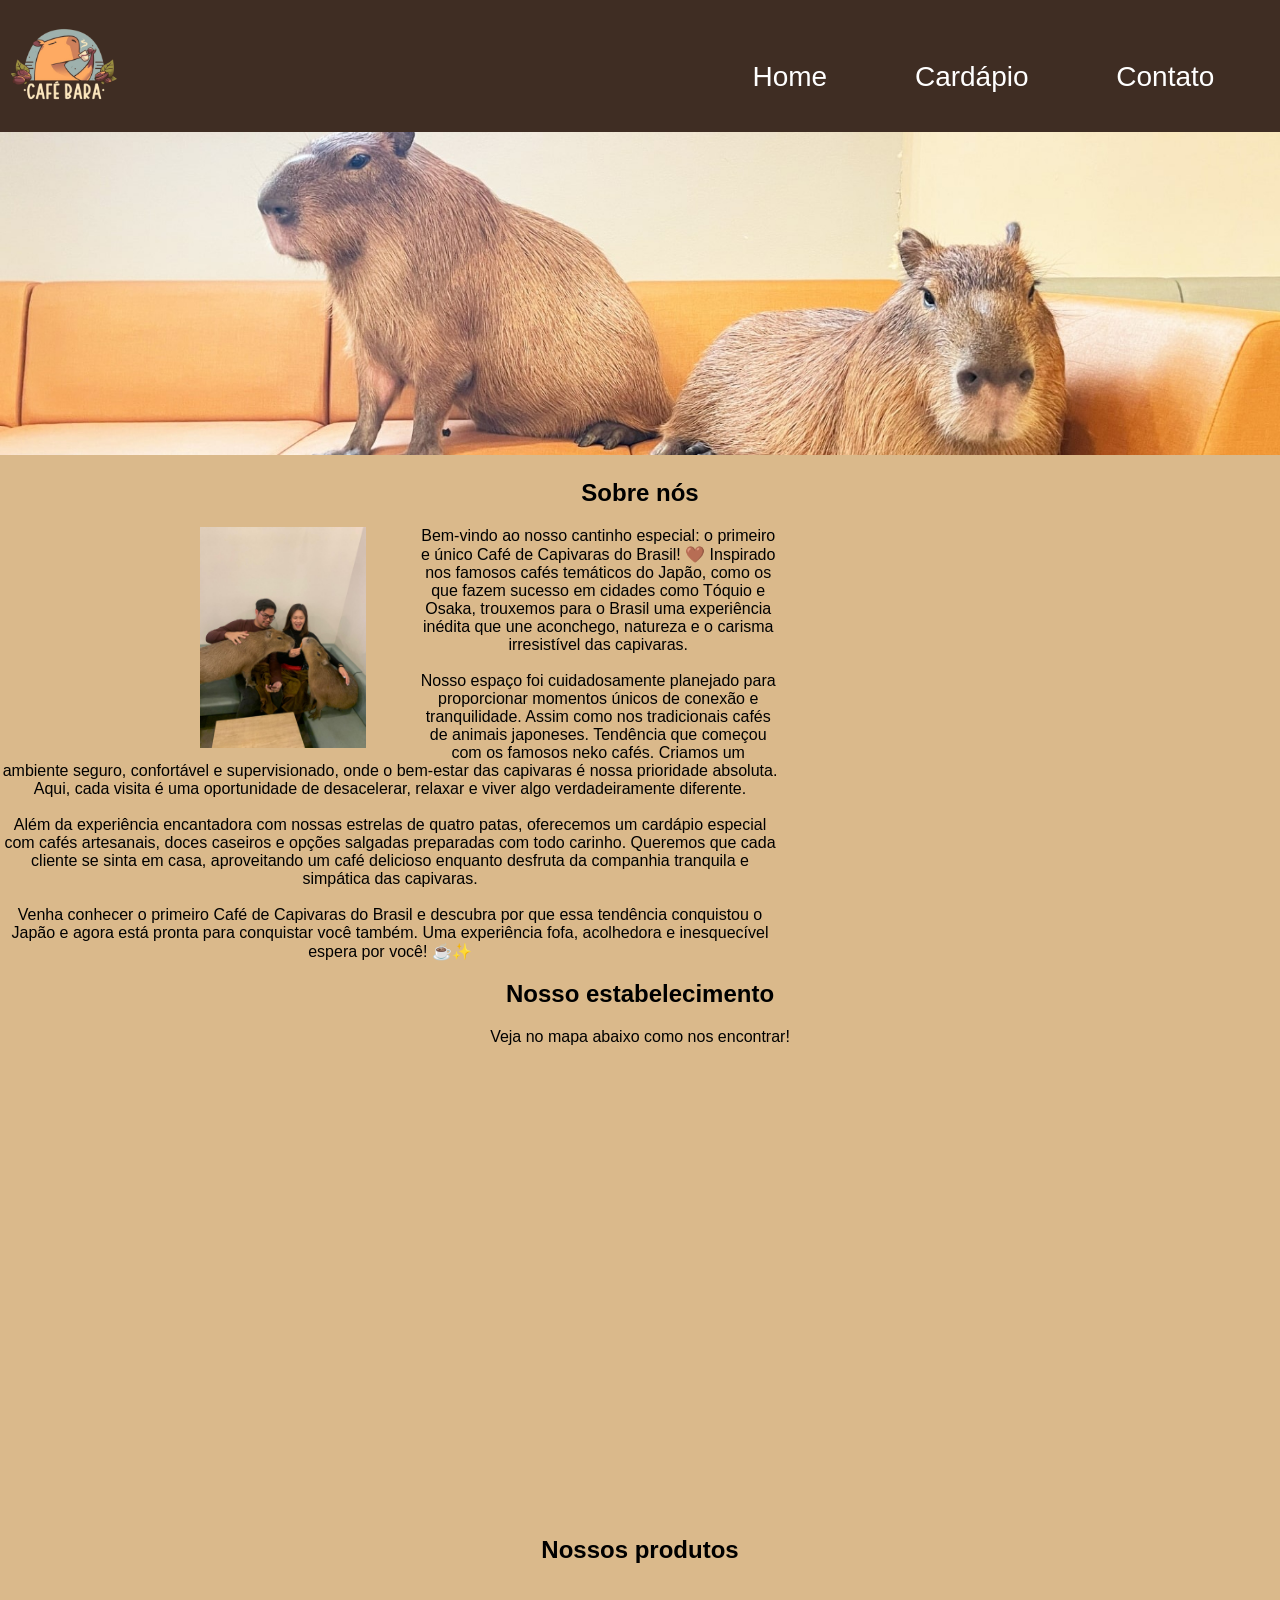
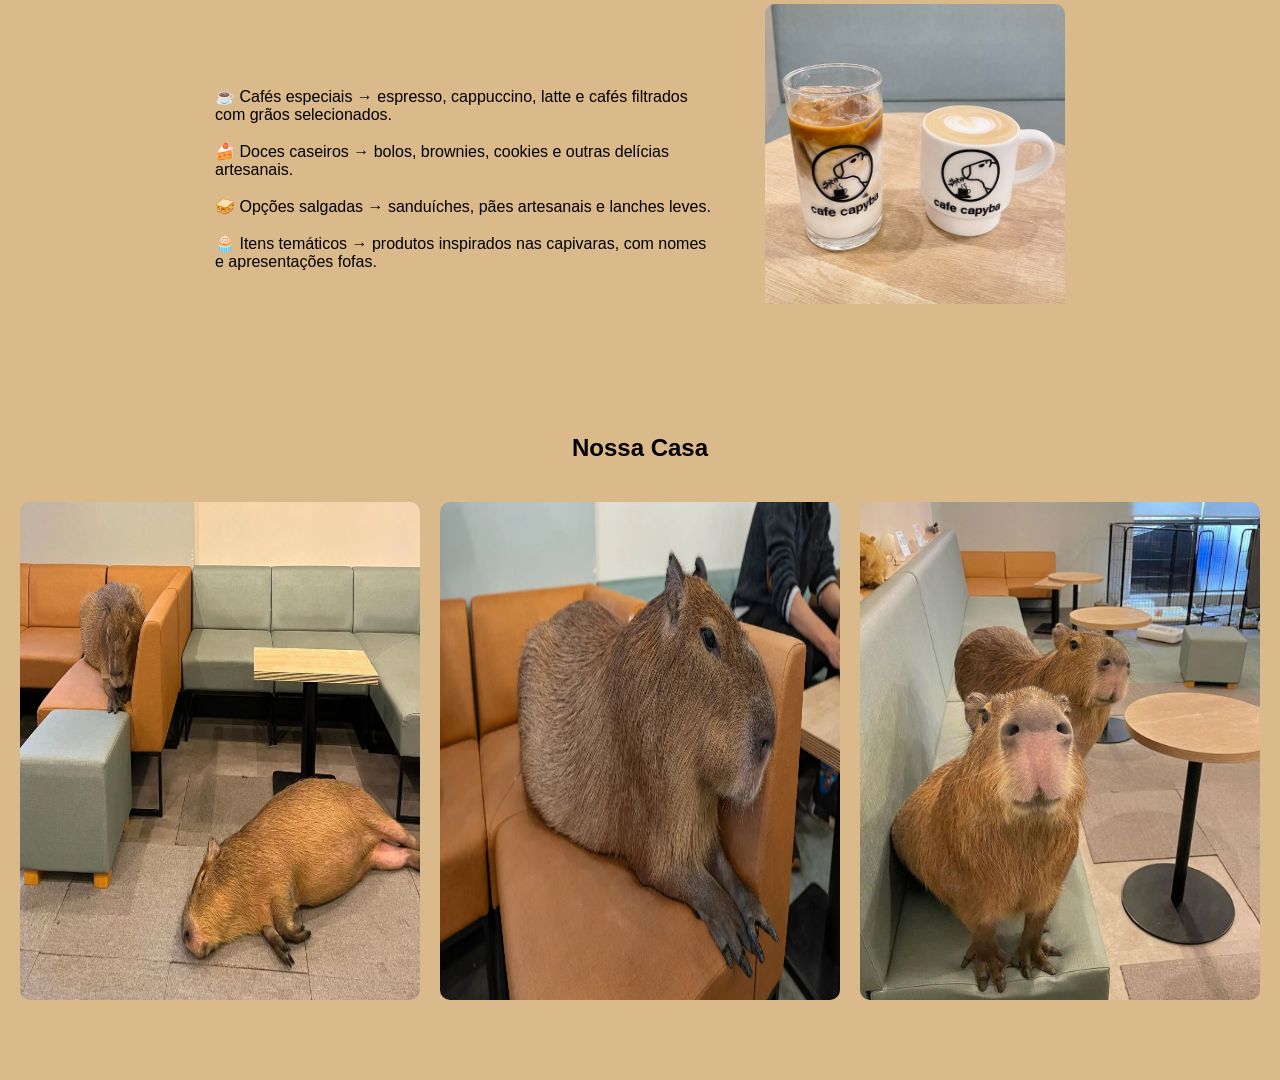
==== index.html @ 29addeba "Add files via upload" ====
<!DOCTYPE html>
<html>
    <link href="styles.css" rel="stylesheet"/>
    <head>
        <title>CaféBara</title>
    </head>
<body>
    <header>
    <div class="divHeader">
        <img class="logo" src="img/logo.png" alt="Logo">
        <nav>
            <ul>
                <li>Home</li>
                <li>Cardápio</li>
                <li>Contato</li>
            </ul>
        </nav>
    </div>
    </header>
    <div class="bannerHeader">
        <img class="topbanner" src="img/banner.jpg" alt="Headerbanner"/>
    </div>
    <main>
        <section class="aboutus">
        <h2>Sobre nós</h2>
        <img src="img/capyclients.jpeg" alt="banneraboutus"/>
        <p>Bem-vindo ao nosso cantinho especial: o primeiro e único Café de Capivaras do Brasil! 🤎 Inspirado nos famosos cafés temáticos do Japão, como os que fazem sucesso em cidades como Tóquio e Osaka, trouxemos para o Brasil uma experiência inédita que une aconchego, natureza e o carisma irresistível das capivaras.

<br><br>Nosso espaço foi cuidadosamente planejado para proporcionar momentos únicos de conexão e tranquilidade. Assim como nos tradicionais cafés de animais japoneses. Tendência que começou com os famosos neko cafés. Criamos um ambiente seguro, confortável e supervisionado, onde o bem-estar das capivaras é nossa prioridade absoluta. Aqui, cada visita é uma oportunidade de desacelerar, relaxar e viver algo verdadeiramente diferente.

<br><br>Além da experiência encantadora com nossas estrelas de quatro patas, oferecemos um cardápio especial com cafés artesanais, doces caseiros e opções salgadas preparadas com todo carinho. Queremos que cada cliente se sinta em casa, aproveitando um café delicioso enquanto desfruta da companhia tranquila e simpática das capivaras.

<br><br>Venha conhecer o primeiro Café de Capivaras do Brasil e descubra por que essa tendência conquistou o Japão e agora está pronta para conquistar você também. Uma experiência fofa, acolhedora e inesquecível espera por você! ☕✨</p>
        </section>
    </main>
        <section class="ourestablishment">
            <h2>Nosso estabelecimento</h2>
            <p>Veja no mapa abaixo como nos encontrar!</p>
            <iframe src="https://www.google.com/maps/embed?pb=!1m14!1m12!1m3!1d768.8350516583087!2d-46.63485938532868!3d-23.5606682509024!2m3!1f0!2f0!3f0!3m2!1i1024!2i768!4f13.1!5e0!3m2!1spt-BR!2sbr!4v1772663718562!5m2!1spt-BR!2sbr" width="600" height="450" style="border:0;" allowfullscreen="" loading="lazy" referrerpolicy="no-referrer-when-downgrade"></iframe>
        <section class="ourproducts">
    <h2>Nossos produtos</h2>

    <div class="products-content">
        <p>
            ☕ Cafés especiais → espresso, cappuccino, latte e cafés filtrados com grãos selecionados.
            <br><br>🍰 Doces caseiros → bolos, brownies, cookies e outras delícias artesanais.
            <br><br>🥪 Opções salgadas → sanduíches, pães artesanais e lanches leves.
            <br><br>🧁 Itens temáticos → produtos inspirados nas capivaras, com nomes e apresentações fofas.
        </p>

        <img src="img/product.jpg" alt="Produtos do café">
    </div>
</section>

<section class="ourhouse">
    <h2>Nossa Casa</h2>

    <div class="carousel">
        <img src="img/car1.webp" alt="Interior do café">
        <img src="img/car2.webp" alt="Área das capivaras">
        <img src="img/car3.jpg" alt="Espaço do café">
        <img src="img/car4.jpg" alt="Ambiente do Capybara Coffee">
        <img src="img/car5.jpg" alt="Ambiente do Capybara Coffee">

    </div>
</section>

</body>
</html>
---- styles.css ----
body{
    margin: 0;
    font-family: 'Segoe UI', Tahoma, Geneva, Verdana, sans-serif;
    background-color: #dab98b;
}

header{
    background-color: rgba(63, 45, 35);
    position: relative;
}

nav{
    color: white;
    position: absolute;
    top: 25%;
    font-size: 28px;
    right: 2%;
}

nav li{
    display: inline;
    padding-inline: 40px;
    top: 20px;
}

.divHeader {
    position: relative;
}

.logo {
 width: 10%;   
}

.topbanner {
    width: 100%;
    margin: 0%;
}

.aboutus img {
 width: 13%;
 padding-left: 200px;
 float: left;
 padding-right: 50px;
}

.aboutus h2 {
    clear: left;
    text-align: center;

}


.aboutus p {
    text-align: center;
    padding-right: 500px;
}

.ourestablishment {
    text-align: center;
    position: relative;
}

.ourproducts h2 {
    text-align: center;
    margin-bottom: 40px;
}

.products-content {
    display: flex;
    align-items: center;
    justify-content: center;
    gap: 50px;
}

.ourproducts p {
    max-width: 500px;
    text-align: left;
}

.ourproducts img {
    width: 300px;
    border-radius: 10px;
    padding-bottom: 50px;
}

.ourhouse {
    text-align: center;
    padding: 60px 0;
}

.carousel {
    display: flex;
    gap: 20px;
    overflow-x: auto;
    scroll-snap-type: x mandatory;
    padding: 20px;
    cursor: grab;
}

.carousel:active {
    cursor: grabbing;
}

.carousel img {
    width: 400px;
    border-radius: 10px;
    scroll-snap-align: center;
    flex-shrink: 0;
}
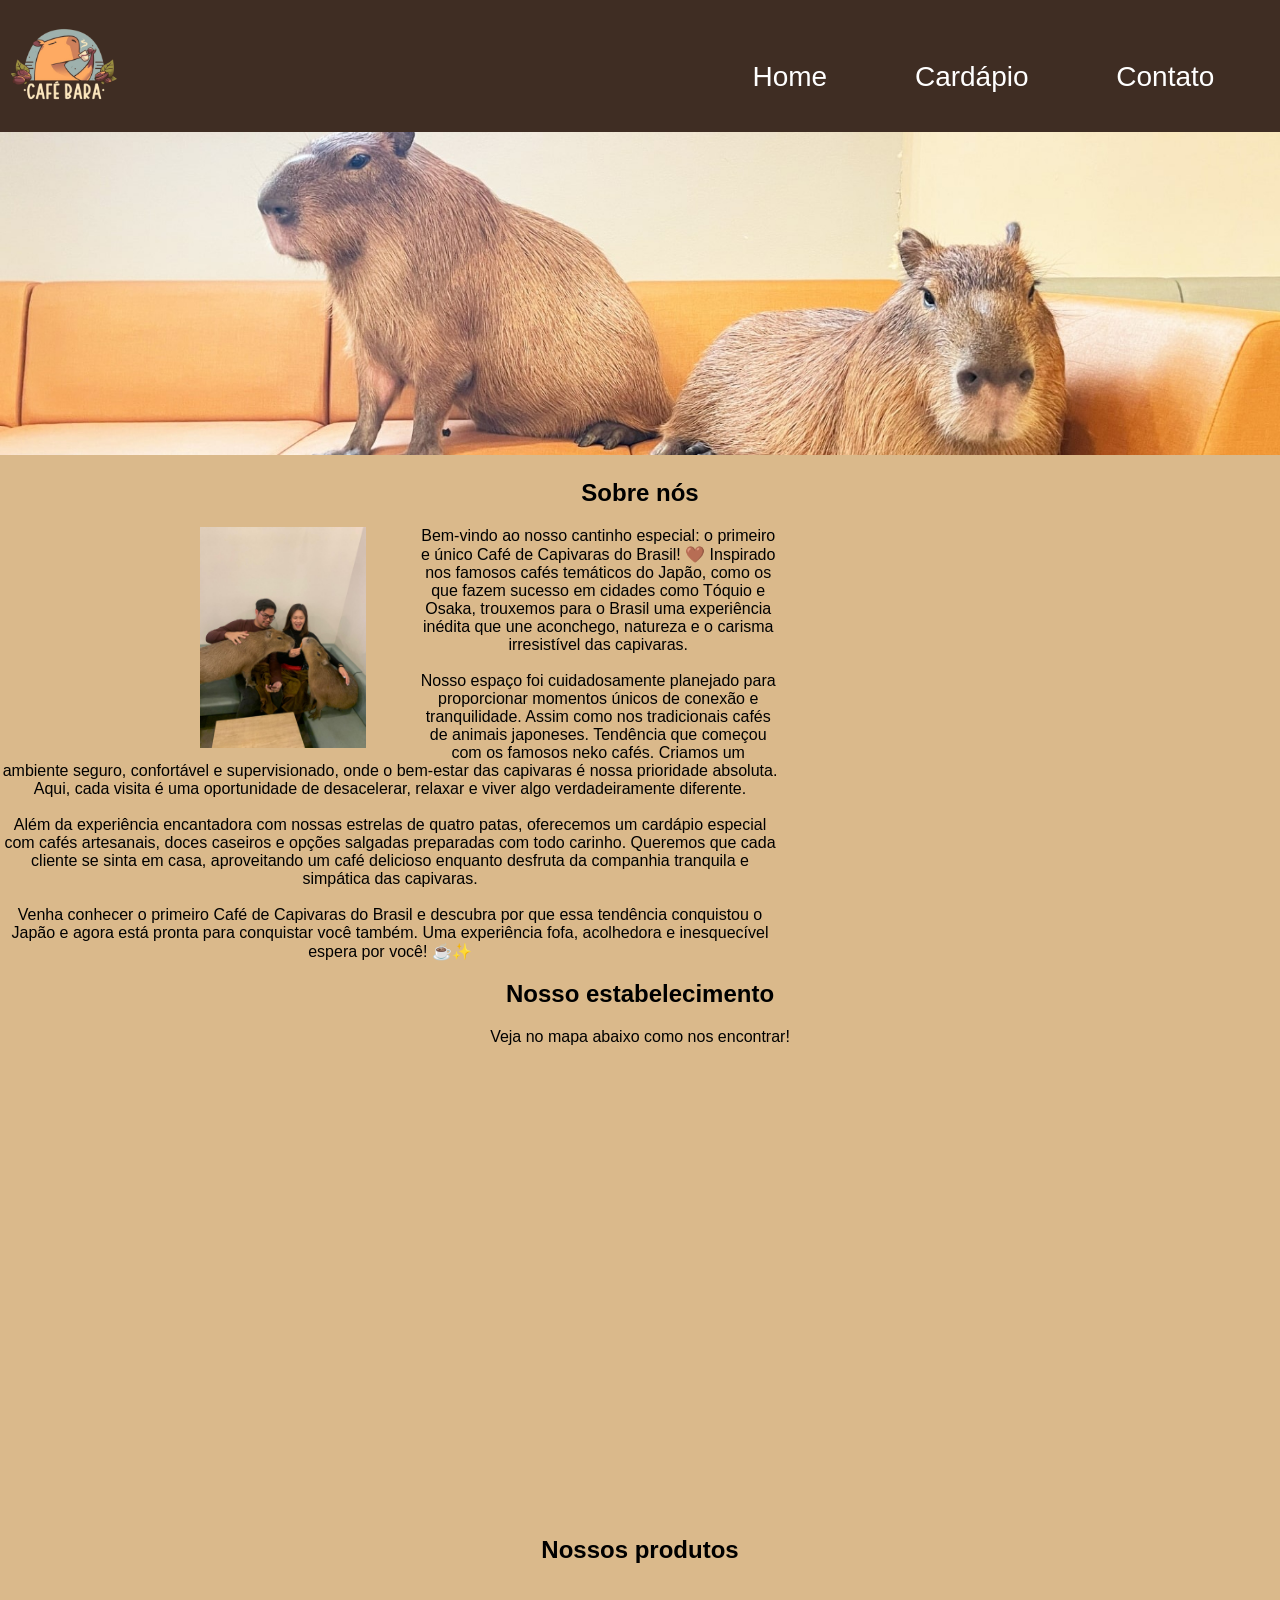
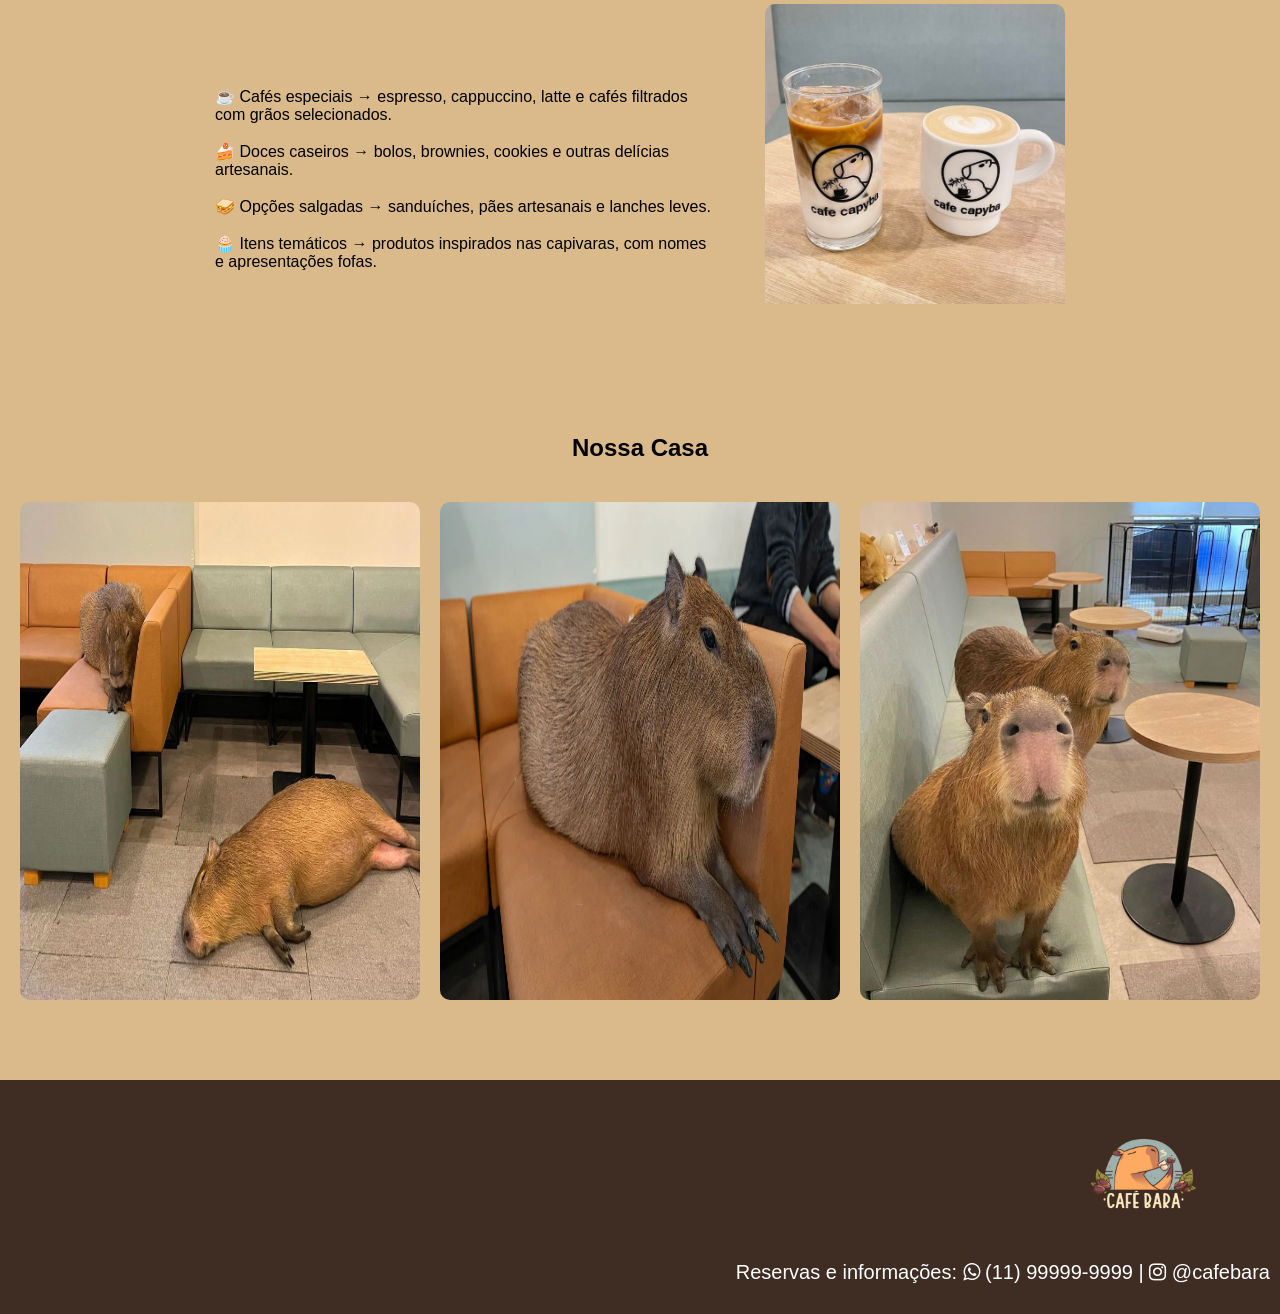
==== commit 2a0c4b15: "Add files via upload" ====
--- a/index.html
+++ b/index.html
@@ -1,69 +1,81 @@
-<!DOCTYPE html>
-<html>
-    <link href="styles.css" rel="stylesheet"/>
-    <head>
-        <title>CaféBara</title>
-    </head>
-<body>
-    <header>
-    <div class="divHeader">
-        <img class="logo" src="img/logo.png" alt="Logo">
-        <nav>
-            <ul>
-                <li>Home</li>
-                <li>Cardápio</li>
-                <li>Contato</li>
-            </ul>
-        </nav>
-    </div>
-    </header>
-    <div class="bannerHeader">
-        <img class="topbanner" src="img/banner.jpg" alt="Headerbanner"/>
-    </div>
-    <main>
-        <section class="aboutus">
-        <h2>Sobre nós</h2>
-        <img src="img/capyclients.jpeg" alt="banneraboutus"/>
-        <p>Bem-vindo ao nosso cantinho especial: o primeiro e único Café de Capivaras do Brasil! 🤎 Inspirado nos famosos cafés temáticos do Japão, como os que fazem sucesso em cidades como Tóquio e Osaka, trouxemos para o Brasil uma experiência inédita que une aconchego, natureza e o carisma irresistível das capivaras.
-
-<br><br>Nosso espaço foi cuidadosamente planejado para proporcionar momentos únicos de conexão e tranquilidade. Assim como nos tradicionais cafés de animais japoneses. Tendência que começou com os famosos neko cafés. Criamos um ambiente seguro, confortável e supervisionado, onde o bem-estar das capivaras é nossa prioridade absoluta. Aqui, cada visita é uma oportunidade de desacelerar, relaxar e viver algo verdadeiramente diferente.
-
-<br><br>Além da experiência encantadora com nossas estrelas de quatro patas, oferecemos um cardápio especial com cafés artesanais, doces caseiros e opções salgadas preparadas com todo carinho. Queremos que cada cliente se sinta em casa, aproveitando um café delicioso enquanto desfruta da companhia tranquila e simpática das capivaras.
-
-<br><br>Venha conhecer o primeiro Café de Capivaras do Brasil e descubra por que essa tendência conquistou o Japão e agora está pronta para conquistar você também. Uma experiência fofa, acolhedora e inesquecível espera por você! ☕✨</p>
-        </section>
-    </main>
-        <section class="ourestablishment">
-            <h2>Nosso estabelecimento</h2>
-            <p>Veja no mapa abaixo como nos encontrar!</p>
-            <iframe src="https://www.google.com/maps/embed?pb=!1m14!1m12!1m3!1d768.8350516583087!2d-46.63485938532868!3d-23.5606682509024!2m3!1f0!2f0!3f0!3m2!1i1024!2i768!4f13.1!5e0!3m2!1spt-BR!2sbr!4v1772663718562!5m2!1spt-BR!2sbr" width="600" height="450" style="border:0;" allowfullscreen="" loading="lazy" referrerpolicy="no-referrer-when-downgrade"></iframe>
-        <section class="ourproducts">
-    <h2>Nossos produtos</h2>
-
-    <div class="products-content">
-        <p>
-            ☕ Cafés especiais → espresso, cappuccino, latte e cafés filtrados com grãos selecionados.
-            <br><br>🍰 Doces caseiros → bolos, brownies, cookies e outras delícias artesanais.
-            <br><br>🥪 Opções salgadas → sanduíches, pães artesanais e lanches leves.
-            <br><br>🧁 Itens temáticos → produtos inspirados nas capivaras, com nomes e apresentações fofas.
-        </p>
-
-        <img src="img/product.jpg" alt="Produtos do café">
-    </div>
-</section>
-
-<section class="ourhouse">
-    <h2>Nossa Casa</h2>
-
-    <div class="carousel">
-        <img src="img/car1.webp" alt="Interior do café">
-        <img src="img/car2.webp" alt="Área das capivaras">
-        <img src="img/car3.jpg" alt="Espaço do café">
-        <img src="img/car4.jpg" alt="Ambiente do Capybara Coffee">
-        <img src="img/car5.jpg" alt="Ambiente do Capybara Coffee">
-
-    </div>
-</section>
-
-</body>
-</html>+<!DOCTYPE html>
+<html>
+    <head>
+        <link href="styles.css" rel="stylesheet"/>
+        <link href="img/favicon.ico" rel="icon" type="image/x-icon">
+        <link rel="stylesheet" href="https://maxcdn.bootstrapcdn.com/font-awesome/4.5.0/css/font-awesome.min.css">
+        <title>CaféBara</title>
+    </head>
+    <body>
+        <header>
+            <div class="divHeader">
+                <img class="logo" src="img/logo.png" alt="Logo">
+                <nav>
+                    <ul>
+                        <li>Home</li>
+                        <li><a href="telas/produtos.html">Cardápio</a></li>
+                        <li><a href="telas/contato.html">Contato</a></li>
+                    </ul>
+                </nav>
+            </div>
+        </header>
+
+        <div class="bannerHeader">
+            <img class="topbanner" src="img/banner.jpg" alt="Headerbanner"/>
+        </div>
+
+        <main>
+            <section class="aboutus">
+                <h2>Sobre nós</h2>
+                <img src="img/capyclients.jpeg" alt="banneraboutus"/>
+                <p>Bem-vindo ao nosso cantinho especial: o primeiro e único Café de Capivaras do Brasil! 🤎 Inspirado nos famosos cafés temáticos do Japão, como os que fazem sucesso em cidades como Tóquio e Osaka, trouxemos para o Brasil uma experiência inédita que une aconchego, natureza e o carisma irresistível das capivaras.
+
+<br><br>Nosso espaço foi cuidadosamente planejado para proporcionar momentos únicos de conexão e tranquilidade. Assim como nos tradicionais cafés de animais japoneses. Tendência que começou com os famosos neko cafés. Criamos um ambiente seguro, confortável e supervisionado, onde o bem-estar das capivaras é nossa prioridade absoluta. Aqui, cada visita é uma oportunidade de desacelerar, relaxar e viver algo verdadeiramente diferente.
+
+<br><br>Além da experiência encantadora com nossas estrelas de quatro patas, oferecemos um cardápio especial com cafés artesanais, doces caseiros e opções salgadas preparadas com todo carinho. Queremos que cada cliente se sinta em casa, aproveitando um café delicioso enquanto desfruta da companhia tranquila e simpática das capivaras.
+
+<br><br>Venha conhecer o primeiro Café de Capivaras do Brasil e descubra por que essa tendência conquistou o Japão e agora está pronta para conquistar você também. Uma experiência fofa, acolhedora e inesquecível espera por você! ☕✨</p>
+            </section>
+        </main>
+
+        <section class="ourestablishment">
+            <h2>Nosso estabelecimento</h2>
+            <p>Veja no mapa abaixo como nos encontrar!</p>
+            <iframe src="https://www.google.com/maps/embed?pb=!1m14!1m12!1m3!1d768.8350516583087!2d-46.63485938532868!3d-23.5606682509024!2m3!1f0!2f0!3f0!3m2!1i1024!2i768!4f13.1!5e0!3m2!1spt-BR!2sbr!4v1772663718562!5m2!1spt-BR!2sbr" width="600" height="450" style="border:0;" allowfullscreen="" loading="lazy" referrerpolicy="no-referrer-when-downgrade"></iframe>
+        </section>
+
+        <section class="ourproducts">
+            <h2>Nossos produtos</h2>
+            <div class="products-content">
+                <p>
+                    ☕ Cafés especiais → espresso, cappuccino, latte e cafés filtrados com grãos selecionados.
+                    <br><br>🍰 Doces caseiros → bolos, brownies, cookies e outras delícias artesanais.
+                    <br><br>🥪 Opções salgadas → sanduíches, pães artesanais e lanches leves.
+                    <br><br>🧁 Itens temáticos → produtos inspirados nas capivaras, com nomes e apresentações fofas.
+                </p>
+                <img src="img/product.jpg" alt="Produtos do café">
+            </div>
+        </section>
+
+        <section class="ourhouse">
+            <h2>Nossa Casa</h2>
+            <div class="carousel">
+                <img src="img/car1.webp" alt="Interior do café">
+                <img src="img/car2.webp" alt="Área das capivaras">
+                <img src="img/car3.jpg" alt="Espaço do café">
+                <img src="img/car4.jpg" alt="Ambiente do Capybara Coffee">
+                <img src="img/car5.jpg" alt="Ambiente do Capybara Coffee">
+            </div>
+        </section>
+
+        <footer>
+            <img src="img/logo.png" title="CaféBara" class="logo_footer"/>
+            <p>
+                Reservas e informações:
+                <a href="https://wa.me/5511999999999" target="_blank"><i class="fa fa-whatsapp"></i> (11) 99999-9999</a> |
+                <a href="https://instagram.com/cafebara" target="_blank"><i class="fa fa-instagram"></i> @cafebara</a>
+            </p>
+        </footer>
+
+    </body>
+</html>
--- a/styles.css
+++ b/styles.css
@@ -1,110 +1,142 @@
-body{
-    margin: 0;
-    font-family: 'Segoe UI', Tahoma, Geneva, Verdana, sans-serif;
-    background-color: #dab98b;
-}
-
-header{
-    background-color: rgba(63, 45, 35);
-    position: relative;
-}
-
-nav{
-    color: white;
-    position: absolute;
-    top: 25%;
-    font-size: 28px;
-    right: 2%;
-}
-
-nav li{
-    display: inline;
-    padding-inline: 40px;
-    top: 20px;
-}
-
-.divHeader {
-    position: relative;
-}
-
-.logo {
- width: 10%;   
-}
-
-.topbanner {
-    width: 100%;
-    margin: 0%;
-}
-
-.aboutus img {
- width: 13%;
- padding-left: 200px;
- float: left;
- padding-right: 50px;
-}
-
-.aboutus h2 {
-    clear: left;
-    text-align: center;
-
-}
-
-
-.aboutus p {
-    text-align: center;
-    padding-right: 500px;
-}
-
-.ourestablishment {
-    text-align: center;
-    position: relative;
-}
-
-.ourproducts h2 {
-    text-align: center;
-    margin-bottom: 40px;
-}
-
-.products-content {
-    display: flex;
-    align-items: center;
-    justify-content: center;
-    gap: 50px;
-}
-
-.ourproducts p {
-    max-width: 500px;
-    text-align: left;
-}
-
-.ourproducts img {
-    width: 300px;
-    border-radius: 10px;
-    padding-bottom: 50px;
-}
-
-.ourhouse {
-    text-align: center;
-    padding: 60px 0;
-}
-
-.carousel {
-    display: flex;
-    gap: 20px;
-    overflow-x: auto;
-    scroll-snap-type: x mandatory;
-    padding: 20px;
-    cursor: grab;
-}
-
-.carousel:active {
-    cursor: grabbing;
-}
-
-.carousel img {
-    width: 400px;
-    border-radius: 10px;
-    scroll-snap-align: center;
-    flex-shrink: 0;
-}
-
+body{
+    margin: 0;
+    font-family: 'Segoe UI', Tahoma, Geneva, Verdana, sans-serif;
+    background-color: #dab98b;
+}
+
+header{
+    background-color: rgba(63, 45, 35);
+    position: relative;
+}
+
+nav{
+    color: white;
+    position: absolute;
+    top: 25%;
+    font-size: 28px;
+    right: 2%;
+}
+
+nav li{
+    display: inline;
+    padding-inline: 40px;
+    top: 20px;
+}
+
+nav li a {
+    color: white;
+    text-decoration: none;
+}
+
+nav li a:hover {
+    text-decoration: underline;
+}
+
+.divHeader {
+    position: relative;
+}
+
+.logo {
+ width: 10%;   
+}
+
+.topbanner {
+    width: 100%;
+    margin: 0%;
+}
+
+.aboutus img {
+ width: 13%;
+ padding-left: 200px;
+ float: left;
+ padding-right: 50px;
+}
+
+.aboutus h2 {
+    clear: left;
+    text-align: center;
+}
+
+.aboutus p {
+    text-align: center;
+    padding-right: 500px;
+}
+
+.ourestablishment {
+    text-align: center;
+    position: relative;
+}
+
+.ourproducts h2 {
+    text-align: center;
+    margin-bottom: 40px;
+}
+
+.products-content {
+    display: flex;
+    align-items: center;
+    justify-content: center;
+    gap: 50px;
+}
+
+.ourproducts p {
+    max-width: 500px;
+    text-align: left;
+}
+
+.ourproducts img {
+    width: 300px;
+    border-radius: 10px;
+    padding-bottom: 50px;
+}
+
+.ourhouse {
+    text-align: center;
+    padding: 60px 0;
+}
+
+.carousel {
+    display: flex;
+    gap: 20px;
+    overflow-x: auto;
+    scroll-snap-type: x mandatory;
+    padding: 20px;
+    cursor: grab;
+}
+
+.carousel:active {
+    cursor: grabbing;
+}
+
+.carousel img {
+    width: 400px;
+    border-radius: 10px;
+    scroll-snap-align: center;
+    flex-shrink: 0;
+}
+
+/* FOOTER */
+footer {
+    padding: 30px 10px 10px 0;
+    background-color: rgba(63, 45, 35);
+}
+
+footer p {
+    color: white;
+    text-align: right;
+    font-size: 20px;
+}
+
+footer a {
+    color: white;
+    text-decoration: none;
+}
+
+footer a:hover {
+    text-decoration: underline;
+}
+
+.logo_footer {
+    width: 10%;
+    padding-left: 85%;
+}
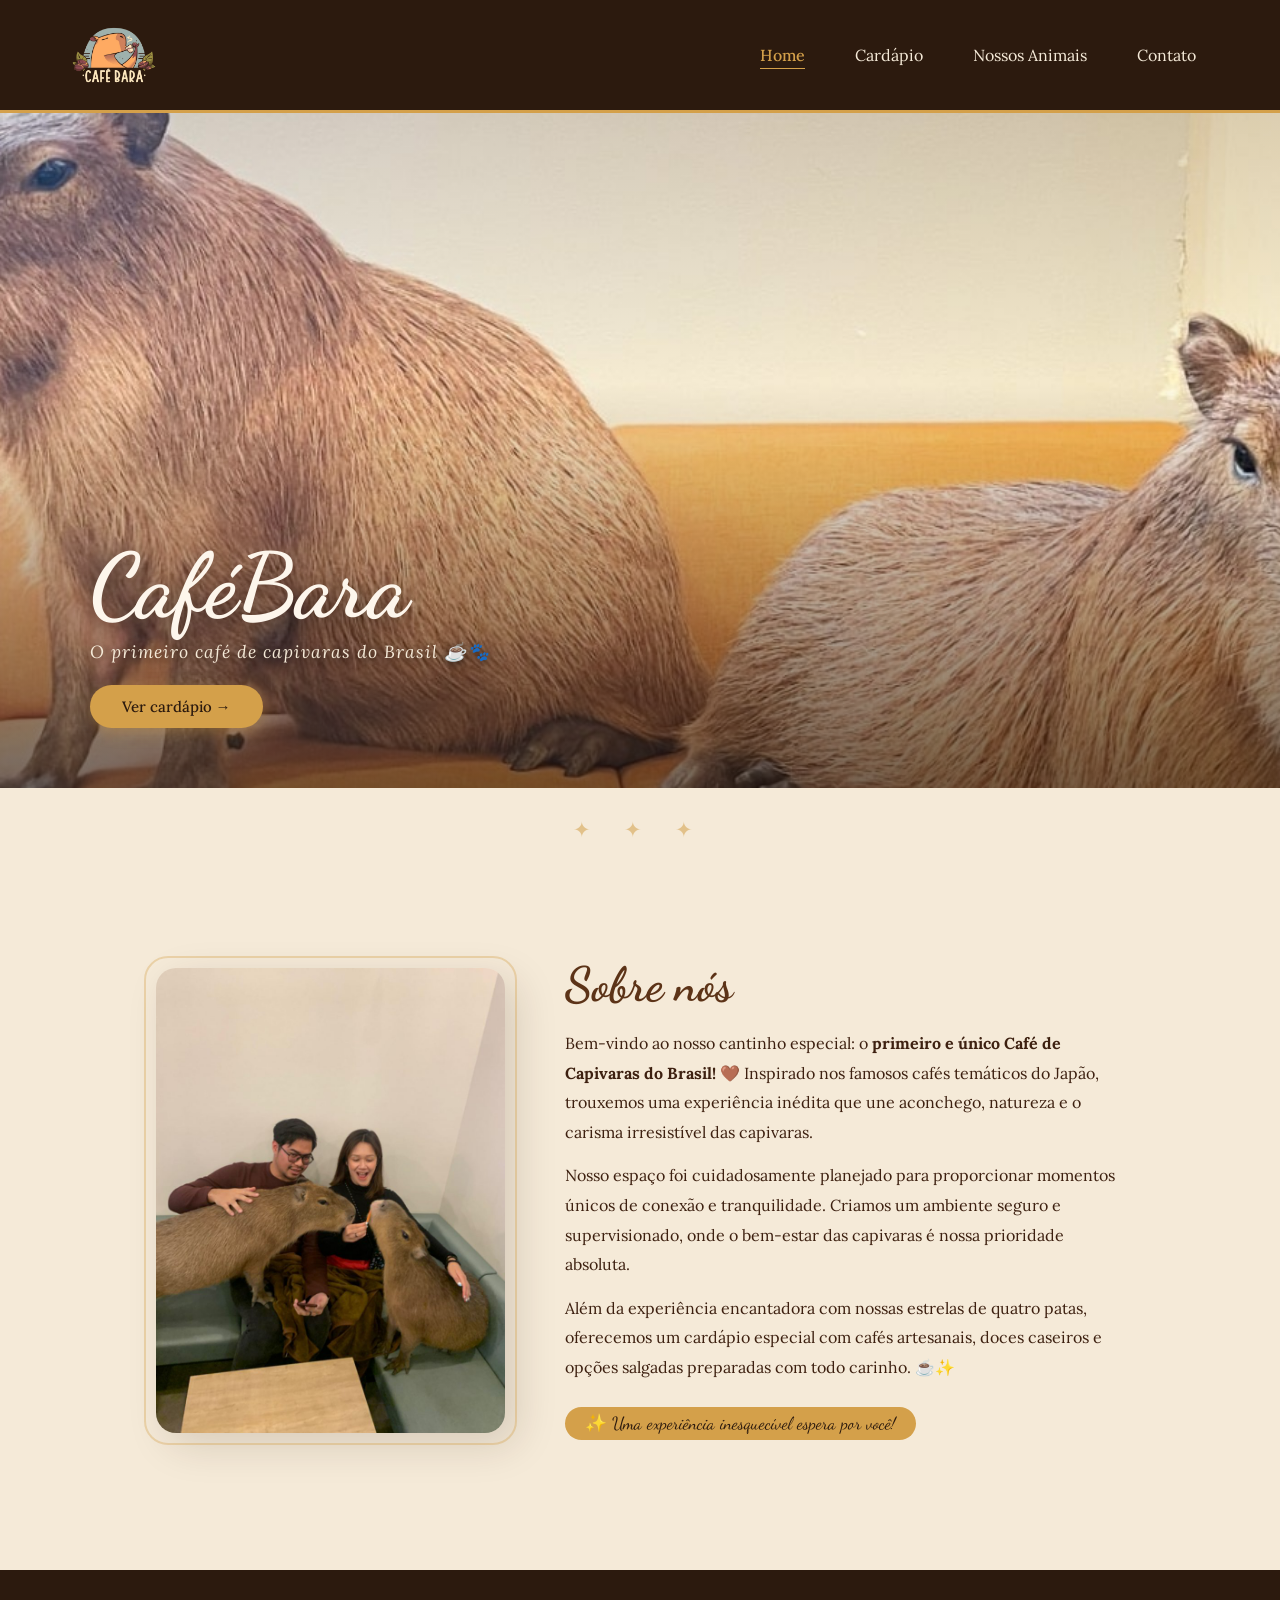
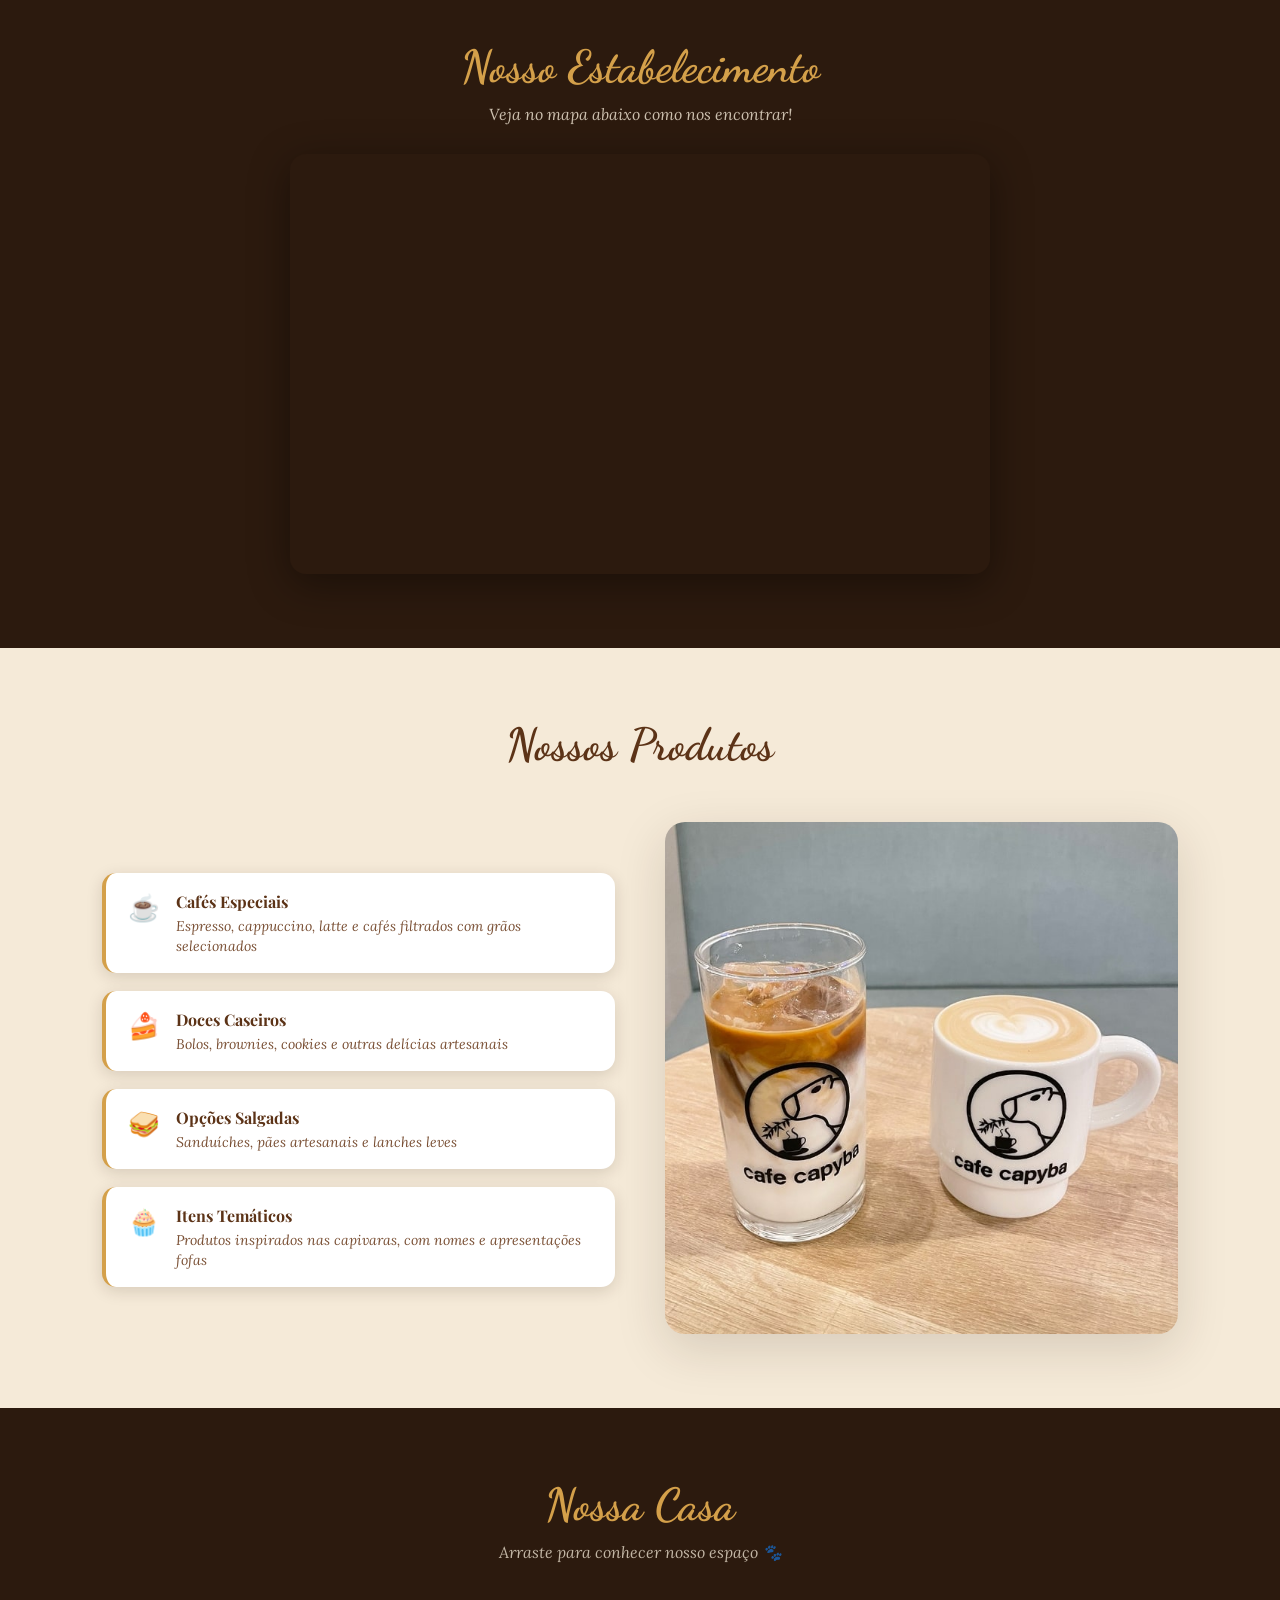
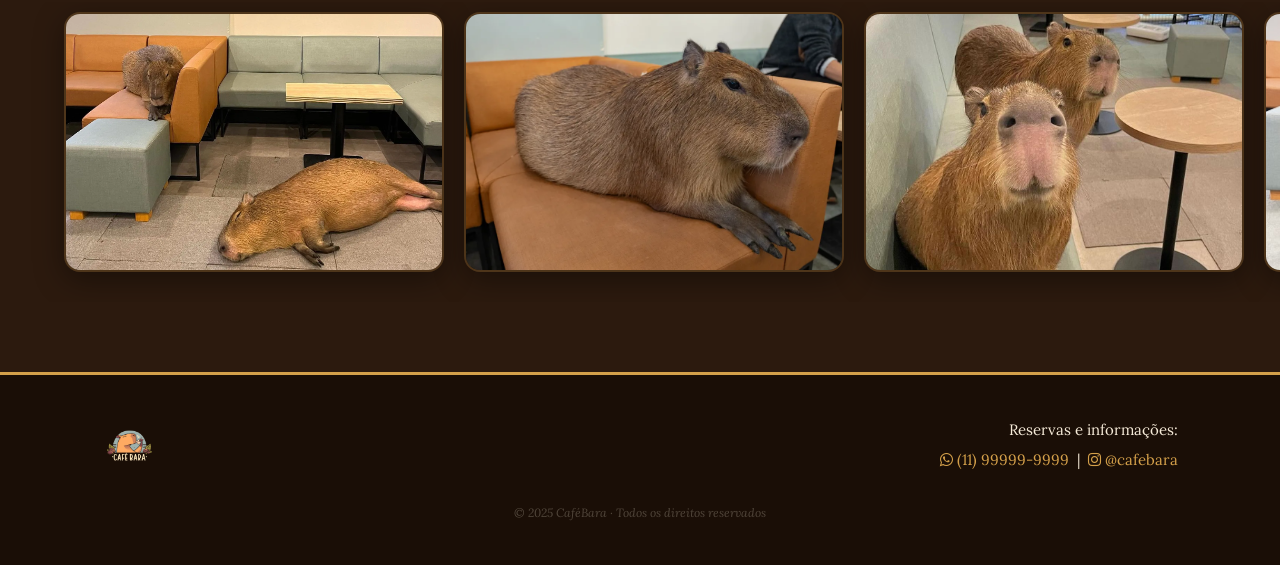
==== commit 58eba57d: "Add files via upload" ====
--- a/index.html
+++ b/index.html
@@ -1,81 +1,132 @@
 <!DOCTYPE html>
-<html>
-    <head>
-        <link href="styles.css" rel="stylesheet"/>
-        <link href="img/favicon.ico" rel="icon" type="image/x-icon">
-        <link rel="stylesheet" href="https://maxcdn.bootstrapcdn.com/font-awesome/4.5.0/css/font-awesome.min.css">
-        <title>CaféBara</title>
-    </head>
-    <body>
-        <header>
-            <div class="divHeader">
-                <img class="logo" src="img/logo.png" alt="Logo">
-                <nav>
-                    <ul>
-                        <li>Home</li>
-                        <li><a href="telas/produtos.html">Cardápio</a></li>
-                        <li><a href="telas/contato.html">Contato</a></li>
-                    </ul>
-                </nav>
+<html lang="pt-BR">
+<head>
+    <meta charset="UTF-8">
+    <meta name="viewport" content="width=device-width, initial-scale=1.0">
+    <title>CaféBara ☕</title>
+    <link rel="icon" href="img/favicon.ico" type="image/x-icon">
+    <link rel="preconnect" href="https://fonts.googleapis.com">
+    <link rel="preconnect" href="https://fonts.gstatic.com" crossorigin>
+    <link href="https://fonts.googleapis.com/css2?family=Playfair+Display:ital,wght@0,400;0,700;1,400&family=Lora:ital,wght@0,400;0,500;1,400&family=Dancing+Script:wght@700&display=swap" rel="stylesheet">
+    <link rel="stylesheet" href="https://maxcdn.bootstrapcdn.com/font-awesome/4.5.0/css/font-awesome.min.css">
+    <link rel="stylesheet" href="css/style.css">
+</head>
+<body>
+
+    <!-- HEADER -->
+    <header>
+        <div class="divHeader">
+            <img class="logo" src="img/logo.png" alt="Logo CaféBara">
+            <nav>
+    <ul>
+        <li class="nav-active">Home</li>
+        <li><a href="telas/produtos.html">Cardápio</a></li>
+        <li><a href="telas/nossos_animais.html">Nossos Animais</a></li>
+        <li><a href="contato.html">Contato</a></li>
+    </ul>
+</nav>
+        </div>
+    </header>
+
+    <!-- HERO BANNER -->
+    <div class="hero">
+        <img src="img/banner.jpg" alt="Banner CaféBara"/>
+        <div class="hero-text">
+            <h1>CaféBara</h1>
+            <p>O primeiro café de capivaras do Brasil ☕🐾</p>
+            <a href="telas/produtos.html" class="hero-cta">Ver cardápio →</a>
+        </div>
+    </div>
+
+    <div class="divider">✦ ✦ ✦</div>
+
+    <!-- SOBRE NÓS -->
+    <main>
+        <section class="aboutus">
+            <div class="aboutus-img-wrapper">
+                <img src="img/capyclients.jpeg" alt="Capivaras no café"/>
             </div>
-        </header>
-
-        <div class="bannerHeader">
-            <img class="topbanner" src="img/banner.jpg" alt="Headerbanner"/>
-        </div>
-
-        <main>
-            <section class="aboutus">
+            <div class="aboutus-text">
                 <h2>Sobre nós</h2>
-                <img src="img/capyclients.jpeg" alt="banneraboutus"/>
-                <p>Bem-vindo ao nosso cantinho especial: o primeiro e único Café de Capivaras do Brasil! 🤎 Inspirado nos famosos cafés temáticos do Japão, como os que fazem sucesso em cidades como Tóquio e Osaka, trouxemos para o Brasil uma experiência inédita que une aconchego, natureza e o carisma irresistível das capivaras.
-
-<br><br>Nosso espaço foi cuidadosamente planejado para proporcionar momentos únicos de conexão e tranquilidade. Assim como nos tradicionais cafés de animais japoneses. Tendência que começou com os famosos neko cafés. Criamos um ambiente seguro, confortável e supervisionado, onde o bem-estar das capivaras é nossa prioridade absoluta. Aqui, cada visita é uma oportunidade de desacelerar, relaxar e viver algo verdadeiramente diferente.
-
-<br><br>Além da experiência encantadora com nossas estrelas de quatro patas, oferecemos um cardápio especial com cafés artesanais, doces caseiros e opções salgadas preparadas com todo carinho. Queremos que cada cliente se sinta em casa, aproveitando um café delicioso enquanto desfruta da companhia tranquila e simpática das capivaras.
-
-<br><br>Venha conhecer o primeiro Café de Capivaras do Brasil e descubra por que essa tendência conquistou o Japão e agora está pronta para conquistar você também. Uma experiência fofa, acolhedora e inesquecível espera por você! ☕✨</p>
-            </section>
-        </main>
-
-        <section class="ourestablishment">
-            <h2>Nosso estabelecimento</h2>
-            <p>Veja no mapa abaixo como nos encontrar!</p>
-            <iframe src="https://www.google.com/maps/embed?pb=!1m14!1m12!1m3!1d768.8350516583087!2d-46.63485938532868!3d-23.5606682509024!2m3!1f0!2f0!3f0!3m2!1i1024!2i768!4f13.1!5e0!3m2!1spt-BR!2sbr!4v1772663718562!5m2!1spt-BR!2sbr" width="600" height="450" style="border:0;" allowfullscreen="" loading="lazy" referrerpolicy="no-referrer-when-downgrade"></iframe>
-        </section>
-
-        <section class="ourproducts">
-            <h2>Nossos produtos</h2>
-            <div class="products-content">
-                <p>
-                    ☕ Cafés especiais → espresso, cappuccino, latte e cafés filtrados com grãos selecionados.
-                    <br><br>🍰 Doces caseiros → bolos, brownies, cookies e outras delícias artesanais.
-                    <br><br>🥪 Opções salgadas → sanduíches, pães artesanais e lanches leves.
-                    <br><br>🧁 Itens temáticos → produtos inspirados nas capivaras, com nomes e apresentações fofas.
-                </p>
-                <img src="img/product.jpg" alt="Produtos do café">
+                <p>Bem-vindo ao nosso cantinho especial: o <strong>primeiro e único Café de Capivaras do Brasil!</strong> 🤎 Inspirado nos famosos cafés temáticos do Japão, trouxemos uma experiência inédita que une aconchego, natureza e o carisma irresistível das capivaras.</p>
+                <p>Nosso espaço foi cuidadosamente planejado para proporcionar momentos únicos de conexão e tranquilidade. Criamos um ambiente seguro e supervisionado, onde o bem-estar das capivaras é nossa prioridade absoluta.</p>
+                <p>Além da experiência encantadora com nossas estrelas de quatro patas, oferecemos um cardápio especial com cafés artesanais, doces caseiros e opções salgadas preparadas com todo carinho. ☕✨</p>
+                <span class="badge">✨ Uma experiência inesquecível espera por você!</span>
             </div>
         </section>
+    </main>
 
-        <section class="ourhouse">
-            <h2>Nossa Casa</h2>
-            <div class="carousel">
-                <img src="img/car1.webp" alt="Interior do café">
-                <img src="img/car2.webp" alt="Área das capivaras">
-                <img src="img/car3.jpg" alt="Espaço do café">
-                <img src="img/car4.jpg" alt="Ambiente do Capybara Coffee">
-                <img src="img/car5.jpg" alt="Ambiente do Capybara Coffee">
+    <!-- MAPA -->
+    <section class="ourestablishment">
+        <h2>Nosso Estabelecimento</h2>
+        <p>Veja no mapa abaixo como nos encontrar!</p>
+        <iframe src="https://www.google.com/maps/embed?pb=!1m14!1m12!1m3!1d768.8350516583087!2d-46.63485938532868!3d-23.5606682509024!2m3!1f0!2f0!3f0!3m2!1i1024!2i768!4f13.1!5e0!3m2!1spt-BR!2sbr!4v1772663718562!5m2!1spt-BR!2sbr" width="700" height="420" style="border:0;" allowfullscreen="" loading="lazy" referrerpolicy="no-referrer-when-downgrade"></iframe>
+    </section>
+
+    <!-- NOSSOS PRODUTOS -->
+    <section class="ourproducts">
+        <h2>Nossos Produtos</h2>
+        <div class="products-content">
+            <div class="products-list">
+                <div class="product-item">
+                    <span class="product-icon">☕</span>
+                    <div class="product-info">
+                        <strong>Cafés Especiais</strong>
+                        <span>Espresso, cappuccino, latte e cafés filtrados com grãos selecionados</span>
+                    </div>
+                </div>
+                <div class="product-item">
+                    <span class="product-icon">🍰</span>
+                    <div class="product-info">
+                        <strong>Doces Caseiros</strong>
+                        <span>Bolos, brownies, cookies e outras delícias artesanais</span>
+                    </div>
+                </div>
+                <div class="product-item">
+                    <span class="product-icon">🥪</span>
+                    <div class="product-info">
+                        <strong>Opções Salgadas</strong>
+                        <span>Sanduíches, pães artesanais e lanches leves</span>
+                    </div>
+                </div>
+                <div class="product-item">
+                    <span class="product-icon">🧁</span>
+                    <div class="product-info">
+                        <strong>Itens Temáticos</strong>
+                        <span>Produtos inspirados nas capivaras, com nomes e apresentações fofas</span>
+                    </div>
+                </div>
             </div>
-        </section>
+            <div class="products-img-wrapper">
+                <img src="img/product.jpg" alt="Produtos do CaféBara"/>
+            </div>
+        </div>
+    </section>
 
-        <footer>
-            <img src="img/logo.png" title="CaféBara" class="logo_footer"/>
-            <p>
-                Reservas e informações:
-                <a href="https://wa.me/5511999999999" target="_blank"><i class="fa fa-whatsapp"></i> (11) 99999-9999</a> |
-                <a href="https://instagram.com/cafebara" target="_blank"><i class="fa fa-instagram"></i> @cafebara</a>
-            </p>
-        </footer>
+    <!-- NOSSA CASA -->
+    <section class="ourhouse">
+        <h2>Nossa Casa</h2>
+        <p>Arraste para conhecer nosso espaço 🐾</p>
+        <div class="carousel">
+            <img src="img/car1.webp" alt="Interior do café">
+            <img src="img/car2.webp" alt="Área das capivaras">
+            <img src="img/car3.jpg" alt="Espaço do café">
+            <img src="img/car4.jpg" alt="Ambiente do CaféBara">
+            <img src="img/car5.jpg" alt="Ambiente do CaféBara">
+        </div>
+    </section>
 
-    </body>
+    <!-- FOOTER -->
+    <footer>
+        <img src="img/logo.png" class="logo_footer" alt="Logo CaféBara"/>
+        <p>
+            Reservas e informações:<br>
+            <a href="https://wa.me/5511999999999" target="_blank"><i class="fa fa-whatsapp"></i> (11) 99999-9999</a>
+            &nbsp;|&nbsp;
+            <a href="https://instagram.com/cafebara" target="_blank"><i class="fa fa-instagram"></i> @cafebara</a>
+        </p>
+        <p class="footer-credit">© 2025 CaféBara · Todos os direitos reservados</p>
+    </footer>
+
+</body>
 </html>
--- a/css/style.css
+++ b/css/style.css
@@ -0,0 +1,1202 @@
+/* =====================================================
+   style.css — CaféBara
+   CSS compartilhado: index, produtos, pop_produtos,
+                      nossos_animais e contato
+   ===================================================== */
+
+/* ===== VARIÁVEIS ===== */
+:root {
+    --marrom-escuro: #2c1a0e;
+    --marrom-medio: #5c3317;
+    --caramelo: #c07830;
+    --dourado: #d4a04a;
+    --creme: #f5ead8;
+    --creme-claro: #fdf6ec;
+    --sombra: rgba(44, 26, 14, 0.15);
+}
+
+/* ===== RESET & BASE ===== */
+* { margin: 0; padding: 0; box-sizing: border-box; }
+html { scroll-behavior: smooth; }
+
+body {
+    font-family: 'Lora', Georgia, serif;
+    background-color: var(--creme);
+    color: var(--marrom-escuro);
+    overflow-x: hidden;
+}
+
+/* ===== ANIMAÇÕES ===== */
+@keyframes fadeDown {
+    from { opacity: 0; transform: translateY(-20px); }
+    to   { opacity: 1; transform: translateY(0); }
+}
+@keyframes fadeUp {
+    from { opacity: 0; transform: translateY(30px); }
+    to   { opacity: 1; transform: translateY(0); }
+}
+@keyframes fadeIn {
+    from { opacity: 0; }
+    to   { opacity: 1; }
+}
+@keyframes float {
+    0%, 100% { transform: translateY(0px); }
+    50%       { transform: translateY(-8px); }
+}
+
+/* ===== HEADER ===== */
+header {
+    position: sticky;
+    top: 0;
+    z-index: 100;
+    background-color: var(--marrom-escuro);
+    border-bottom: 3px solid var(--dourado);
+    animation: fadeDown 0.6s ease both;
+}
+
+.divHeader {
+    display: flex;
+    align-items: center;
+    justify-content: space-between;
+    padding: 0 5%;
+    height: 110px;
+}
+
+.logo {
+    height: 100px;
+    width: auto;
+    transition: transform 0.3s ease;
+}
+.logo:hover { transform: rotate(-3deg) scale(1.05); }
+
+nav ul {
+    list-style: none;
+    display: flex;
+    gap: 10px;
+}
+
+nav li {
+    padding: 8px 20px;
+    color: var(--creme);
+    font-family: 'Lora', serif;
+    font-size: 16px;
+    cursor: pointer;
+    border-radius: 30px;
+    transition: color 0.3s;
+    position: relative;
+}
+
+nav li::after {
+    content: '';
+    position: absolute;
+    bottom: 4px; left: 20px; right: 20px;
+    height: 1px;
+    background: var(--dourado);
+    transform: scaleX(0);
+    transition: transform 0.3s ease;
+}
+nav li:hover::after { transform: scaleX(1); }
+nav li:hover { color: var(--dourado); }
+nav li a { color: inherit; text-decoration: none; }
+
+/* Item de nav ativo (página atual) */
+nav li.nav-active {
+    color: var(--dourado);
+    font-weight: 500;
+}
+nav li.nav-active::after { transform: scaleX(1); }
+
+/* ===== DIVISOR ===== */
+.divider {
+    text-align: center;
+    padding: 28px 0 8px;
+    color: var(--dourado);
+    font-size: 1.3rem;
+    letter-spacing: 14px;
+    opacity: 0.55;
+}
+
+/* ===== FOOTER ===== */
+footer {
+    background-color: #1a0e06;
+    border-top: 3px solid var(--dourado);
+    padding: 40px 8%;
+    display: flex;
+    align-items: center;
+    justify-content: space-between;
+    flex-wrap: wrap;
+    gap: 20px;
+}
+
+.logo_footer {
+    height: 55px;
+    width: auto;
+}
+
+footer p {
+    color: var(--creme);
+    font-size: 15px;
+    text-align: right;
+    line-height: 2;
+}
+
+footer a {
+    color: var(--dourado);
+    text-decoration: none;
+    transition: opacity 0.2s;
+}
+footer a:hover { opacity: 0.75; }
+
+.footer-credit {
+    width: 100%;
+    text-align: center;
+    color: rgba(245,234,216,0.25);
+    font-size: 12px;
+    margin-top: 6px;
+    font-style: italic;
+}
+
+/* ===================================================
+   SEÇÕES EXCLUSIVAS DA INDEX
+   =================================================== */
+
+/* ===== HERO BANNER ===== */
+.hero {
+    position: relative;
+    height: 75vh;
+    overflow: hidden;
+    animation: fadeIn 1s ease 0.3s both;
+}
+
+.hero img {
+    width: 100%;
+    height: 100%;
+    object-fit: cover;
+    object-position: center 60%;
+}
+
+.hero::after {
+    content: '';
+    position: absolute;
+    inset: 0;
+    background: linear-gradient(
+        to bottom,
+        rgba(44,26,14,0.15) 0%,
+        rgba(44,26,14,0.0) 40%,
+        rgba(44,26,14,0.65) 100%
+    );
+}
+
+.hero-text {
+    position: absolute;
+    bottom: 60px;
+    left: 7%;
+    z-index: 2;
+    animation: fadeUp 0.9s ease 0.5s both;
+}
+
+.hero-text h1 {
+    font-family: 'Dancing Script', cursive;
+    font-size: clamp(3rem, 7vw, 6rem);
+    color: var(--creme-claro);
+    line-height: 1;
+    text-shadow: 0 4px 20px rgba(0,0,0,0.5);
+}
+
+.hero-text p {
+    font-family: 'Lora', serif;
+    font-style: italic;
+    color: var(--creme);
+    font-size: 1.1rem;
+    margin-top: 8px;
+    text-shadow: 0 2px 10px rgba(0,0,0,0.6);
+    letter-spacing: 1px;
+}
+
+.hero-cta {
+    display: inline-block;
+    margin-top: 22px;
+    padding: 12px 32px;
+    background: var(--dourado);
+    color: var(--marrom-escuro);
+    font-family: 'Lora', serif;
+    font-weight: 500;
+    border-radius: 30px;
+    text-decoration: none;
+    font-size: 15px;
+    transition: transform 0.3s, box-shadow 0.3s;
+    box-shadow: 0 4px 15px rgba(212,160,74,0.4);
+}
+.hero-cta:hover {
+    transform: translateY(-2px);
+    box-shadow: 0 8px 25px rgba(212,160,74,0.5);
+}
+
+/* ===== SOBRE NÓS ===== */
+.aboutus {
+    padding: 60px 8%;
+    display: grid;
+    grid-template-columns: 1fr 1.6fr;
+    gap: 60px;
+    align-items: center;
+    animation: fadeUp 0.8s ease 0.2s both;
+}
+
+.aboutus-img-wrapper {
+    position: relative;
+}
+
+.aboutus-img-wrapper img {
+    width: 100%;
+    border-radius: 20px;
+    box-shadow: 12px 12px 40px var(--sombra);
+    display: block;
+    transition: transform 0.4s ease;
+}
+.aboutus-img-wrapper img:hover { transform: scale(1.02) rotate(1deg); }
+
+.aboutus-img-wrapper::before {
+    content: '';
+    position: absolute;
+    inset: -12px;
+    border: 2px solid var(--dourado);
+    border-radius: 24px;
+    opacity: 0.35;
+    pointer-events: none;
+}
+
+.aboutus-text h2 {
+    font-family: 'Dancing Script', cursive;
+    font-size: 3rem;
+    color: var(--marrom-medio);
+    margin-bottom: 20px;
+    line-height: 1;
+}
+
+.aboutus-text p {
+    font-size: 1rem;
+    line-height: 1.85;
+    color: #3d2010;
+    margin-bottom: 14px;
+}
+
+.badge {
+    display: inline-block;
+    background: var(--dourado);
+    color: var(--marrom-escuro);
+    font-family: 'Dancing Script', cursive;
+    font-size: 1.1rem;
+    padding: 6px 20px;
+    border-radius: 30px;
+    margin-top: 10px;
+    animation: float 3s ease-in-out infinite;
+}
+
+/* ===== MAPA (INDEX) ===== */
+.ourestablishment {
+    background: var(--marrom-escuro);
+    padding: 70px 8%;
+    text-align: center;
+}
+
+.ourestablishment h2 {
+    font-family: 'Dancing Script', cursive;
+    font-size: 2.8rem;
+    color: var(--dourado);
+    margin-bottom: 10px;
+}
+
+.ourestablishment > p {
+    color: var(--creme);
+    font-style: italic;
+    margin-bottom: 30px;
+    opacity: 0.8;
+}
+
+.ourestablishment iframe {
+    border-radius: 16px;
+    box-shadow: 0 10px 40px rgba(0,0,0,0.4);
+    max-width: 100%;
+}
+
+/* ===== NOSSOS PRODUTOS (INDEX) ===== */
+.ourproducts {
+    padding: 70px 8%;
+}
+
+.ourproducts h2 {
+    font-family: 'Dancing Script', cursive;
+    font-size: 2.8rem;
+    color: var(--marrom-medio);
+    text-align: center;
+    margin-bottom: 50px;
+}
+
+.products-content {
+    display: grid;
+    grid-template-columns: 1fr 1fr;
+    gap: 50px;
+    align-items: center;
+}
+
+.products-list {
+    display: flex;
+    flex-direction: column;
+    gap: 18px;
+}
+
+.product-item {
+    display: flex;
+    align-items: flex-start;
+    gap: 16px;
+    background: white;
+    border-radius: 14px;
+    padding: 18px 22px;
+    box-shadow: 0 4px 16px var(--sombra);
+    transition: transform 0.3s, box-shadow 0.3s;
+    border-left: 4px solid var(--dourado);
+}
+.product-item:hover {
+    transform: translateX(6px);
+    box-shadow: 0 8px 28px var(--sombra);
+}
+
+.product-icon { font-size: 1.6rem; flex-shrink: 0; }
+
+.product-info strong {
+    display: block;
+    font-family: 'Playfair Display', serif;
+    font-size: 1rem;
+    color: var(--marrom-medio);
+    margin-bottom: 3px;
+}
+.product-info span {
+    font-size: 0.88rem;
+    color: #7a5035;
+    font-style: italic;
+}
+
+.products-img-wrapper img {
+    width: 100%;
+    border-radius: 20px;
+    box-shadow: 0 15px 50px var(--sombra);
+    transition: transform 0.4s ease;
+}
+.products-img-wrapper img:hover { transform: scale(1.03); }
+
+/* ===== NOSSA CASA ===== */
+.ourhouse {
+    background: var(--marrom-escuro);
+    padding: 70px 0;
+}
+
+.ourhouse h2 {
+    font-family: 'Dancing Script', cursive;
+    font-size: 2.8rem;
+    color: var(--dourado);
+    text-align: center;
+    margin-bottom: 10px;
+}
+
+.ourhouse > p {
+    color: var(--creme);
+    text-align: center;
+    font-style: italic;
+    opacity: 0.75;
+    margin-bottom: 40px;
+}
+
+.carousel {
+    display: flex;
+    gap: 20px;
+    overflow-x: auto;
+    scroll-snap-type: x mandatory;
+    padding: 10px 5% 30px;
+    cursor: grab;
+    scrollbar-width: thin;
+    scrollbar-color: var(--dourado) var(--marrom-escuro);
+}
+.carousel:active { cursor: grabbing; }
+
+.carousel img {
+    width: 380px;
+    height: 260px;
+    object-fit: cover;
+    border-radius: 16px;
+    scroll-snap-align: center;
+    flex-shrink: 0;
+    box-shadow: 0 8px 30px rgba(0,0,0,0.4);
+    transition: transform 0.3s, box-shadow 0.3s;
+    border: 2px solid rgba(212,160,74,0.2);
+}
+.carousel img:hover {
+    transform: scale(1.04) translateY(-4px);
+    box-shadow: 0 16px 40px rgba(0,0,0,0.5);
+    border-color: var(--dourado);
+}
+
+/* ===================================================
+   SEÇÕES EXCLUSIVAS DA PÁGINA DE PRODUTOS
+   =================================================== */
+
+/* ===== HERO INTERNO ===== */
+.page-hero {
+    background: var(--marrom-escuro);
+    padding: 60px 8% 50px;
+    text-align: center;
+    position: relative;
+    overflow: hidden;
+    animation: fadeDown 0.7s ease both;
+}
+
+.page-hero::before {
+    content: '☕';
+    position: absolute;
+    font-size: 18rem;
+    opacity: 0.03;
+    top: -40px;
+    right: 5%;
+    line-height: 1;
+    pointer-events: none;
+}
+
+.page-hero h1 {
+    font-family: 'Dancing Script', cursive;
+    font-size: clamp(2.5rem, 5vw, 4.5rem);
+    color: var(--dourado);
+    line-height: 1;
+    margin-bottom: 10px;
+}
+
+.page-hero p {
+    color: var(--creme);
+    font-style: italic;
+    opacity: 0.75;
+    font-size: 1rem;
+}
+
+.page-hero-line {
+    width: 80px;
+    height: 2px;
+    background: var(--dourado);
+    margin: 18px auto 0;
+    opacity: 0.5;
+}
+
+/* ===== BARRA DE DATA ===== */
+.data-bar {
+    background: var(--marrom-medio);
+    color: var(--creme);
+    text-align: right;
+    padding: 8px 8%;
+    font-size: 14px;
+    font-style: italic;
+    opacity: 0.85;
+    letter-spacing: 0.3px;
+}
+
+/* ===== CONTAINER DOS CARDS ===== */
+main {
+    padding: 50px 5% 70px;
+}
+
+.container {
+    display: flex;
+    justify-content: center;
+    flex-wrap: wrap;
+    gap: 28px;
+    animation: fadeUp 0.7s ease 0.2s both;
+}
+
+/* ===== CARD ===== */
+.card {
+    background: white;
+    width: 280px;
+    border-radius: 18px;
+    overflow: hidden;
+    box-shadow: 0 6px 24px var(--sombra);
+    transition: transform 0.3s ease, box-shadow 0.3s ease;
+    cursor: pointer;
+    border: 1px solid rgba(212,160,74,0.15);
+    position: relative;
+}
+
+.card:hover {
+    transform: translateY(-8px);
+    box-shadow: 0 20px 40px rgba(44,26,14,0.2);
+}
+
+.card::before {
+    content: '';
+    display: block;
+    height: 4px;
+    background: linear-gradient(90deg, var(--dourado), #c07830, var(--dourado));
+    background-size: 200%;
+}
+
+.card img {
+    width: 100%;
+    height: 180px;
+    object-fit: cover;
+    display: block;
+    transition: transform 0.4s ease;
+}
+.card:hover img { transform: scale(1.06); }
+
+.card-body {
+    padding: 20px 18px 22px;
+}
+
+.card h2 {
+    font-family: 'Playfair Display', serif;
+    font-size: 1.15rem;
+    color: var(--marrom-medio);
+    margin-bottom: 6px;
+}
+
+.card p {
+    font-size: 0.88rem;
+    color: #7a5035;
+    font-style: italic;
+    line-height: 1.5;
+    margin-bottom: 14px;
+}
+
+.preco {
+    display: inline-block;
+    font-family: 'Playfair Display', serif;
+    font-size: 1.1rem;
+    font-weight: 700;
+    color: white;
+    background: var(--marrom-medio);
+    padding: 5px 14px;
+    border-radius: 20px;
+    font-style: normal;
+    letter-spacing: 0.3px;
+}
+
+.card-hint {
+    position: absolute;
+    top: 14px;
+    right: 14px;
+    background: var(--dourado);
+    color: var(--marrom-escuro);
+    font-size: 11px;
+    font-family: 'Lora', serif;
+    padding: 3px 9px;
+    border-radius: 12px;
+    opacity: 0;
+    transition: opacity 0.3s;
+}
+.card:hover .card-hint { opacity: 1; }
+
+/* ===================================================
+   SEÇÕES EXCLUSIVAS DO POP_PRODUTOS
+   =================================================== */
+
+.pop-body {
+    min-height: 100vh;
+    display: flex;
+    flex-direction: column;
+}
+
+.pop-header {
+    background: var(--marrom-escuro);
+    border-bottom: 3px solid var(--dourado);
+    padding: 18px 30px;
+    display: flex;
+    align-items: center;
+    justify-content: center;
+    gap: 12px;
+}
+
+.pop-header span {
+    color: var(--dourado);
+    font-family: 'Dancing Script', cursive;
+    font-size: 1.4rem;
+    letter-spacing: 1px;
+}
+
+.pop-header-line {
+    flex: 1;
+    height: 1px;
+    background: var(--dourado);
+    opacity: 0.3;
+}
+
+.pop {
+    flex: 1;
+    padding: 30px 36px 36px;
+    display: flex;
+    flex-direction: column;
+    gap: 20px;
+}
+
+.pop h1 {
+    font-family: 'Dancing Script', cursive;
+    font-size: 2.6rem;
+    color: var(--marrom-medio);
+    text-align: center;
+    line-height: 1;
+}
+
+.pop .divider {
+    padding: 0;
+    margin: -8px 0;
+    letter-spacing: 10px;
+    font-size: 1rem;
+}
+
+.slider-wrapper {
+    display: flex;
+    align-items: center;
+    justify-content: center;
+    gap: 12px;
+}
+
+.slider-btn {
+    background: var(--marrom-escuro);
+    border: none;
+    color: var(--dourado);
+    font-size: 20px;
+    width: 42px;
+    height: 42px;
+    border-radius: 50%;
+    cursor: pointer;
+    transition: background 0.3s, transform 0.2s;
+    flex-shrink: 0;
+    display: flex;
+    align-items: center;
+    justify-content: center;
+}
+.slider-btn:hover {
+    background: var(--marrom-medio);
+    transform: scale(1.1);
+}
+
+.slider-img-frame {
+    border-radius: 16px;
+    overflow: hidden;
+    box-shadow: 0 10px 35px var(--sombra);
+    border: 2px solid rgba(212,160,74,0.25);
+    flex: 1;
+    max-width: 680px;
+}
+
+#slider-img {
+    width: 100%;
+    height: 360px;
+    object-fit: cover;
+    display: block;
+    transition: opacity 0.3s ease;
+}
+
+.descricao-box {
+    background: white;
+    border-radius: 14px;
+    border-left: 4px solid var(--dourado);
+    padding: 20px 24px;
+    box-shadow: 0 4px 16px var(--sombra);
+}
+
+.descricao-label {
+    font-family: 'Playfair Display', serif;
+    font-size: 0.8rem;
+    text-transform: uppercase;
+    letter-spacing: 2px;
+    color: var(--dourado);
+    margin-bottom: 10px;
+    display: block;
+}
+
+#desc-produto {
+    font-size: 0.95rem;
+    line-height: 1.8;
+    color: #3d2010;
+    white-space: pre-line;
+}
+
+.pop-footer {
+    background: var(--marrom-escuro);
+    border-top: 2px solid rgba(212,160,74,0.3);
+    padding: 12px 30px;
+    text-align: center;
+    color: rgba(245,234,216,0.4);
+    font-size: 12px;
+    font-style: italic;
+}
+
+/* ===================================================
+   NOSSOS ANIMAIS
+   =================================================== */
+
+/* Introdução */
+.animais-intro {
+    display: grid;
+    grid-template-columns: 1.4fr 1fr;
+    gap: 50px;
+    align-items: center;
+    padding: 60px 8%;
+}
+
+.animais-intro-text {
+    font-size: 1.05rem;
+    line-height: 1.9;
+    color: #3d2010;
+}
+
+.animais-intro-img img {
+    width: 100%;
+    border-radius: 20px;
+    box-shadow: 0 12px 40px var(--sombra);
+    transition: transform 0.4s;
+}
+.animais-intro-img img:hover { transform: scale(1.02); }
+
+/* Perfis */
+.animais-perfis {
+    background: var(--creme-claro);
+    padding: 60px 8%;
+    display: flex;
+    flex-direction: column;
+    gap: 20px;
+}
+
+.animal-perfil {
+    display: grid;
+    gap: 50px;
+    align-items: center;
+    padding: 40px 0;
+}
+
+.perfil-esquerda { grid-template-columns: 280px 1fr; }
+.perfil-direita  { grid-template-columns: 1fr 280px; }
+.perfil-direita .animal-foto { order: 2; }
+.perfil-direita .animal-dados { order: 1; }
+
+.animal-foto img {
+    width: 100%;
+    border-radius: 20px;
+    box-shadow: 0 10px 35px var(--sombra);
+    transition: transform 0.4s;
+}
+.animal-foto img:hover { transform: scale(1.04) rotate(1deg); }
+
+.animal-nome {
+    font-family: 'Dancing Script', cursive;
+    font-size: 3.5rem;
+    line-height: 1;
+    margin-bottom: 24px;
+}
+
+.kohaku-nome { color: var(--caramelo); }
+.pisuke-nome { color: var(--marrom-medio); }
+
+.animal-tabela {
+    display: flex;
+    flex-direction: column;
+    gap: 10px;
+}
+
+.animal-linha {
+    display: grid;
+    grid-template-columns: 200px 1fr;
+    gap: 12px;
+    background: white;
+    padding: 12px 18px;
+    border-radius: 12px;
+    box-shadow: 0 2px 10px var(--sombra);
+    border-left: 3px solid var(--dourado);
+    align-items: center;
+}
+
+.animal-campo {
+    font-family: 'Playfair Display', serif;
+    font-size: 0.82rem;
+    color: var(--marrom-medio);
+    font-weight: 700;
+    text-transform: uppercase;
+    letter-spacing: 0.5px;
+}
+
+.animal-valor {
+    font-size: 0.95rem;
+    color: #3d2010;
+}
+
+/* Como diferenciar */
+.diferenciar-section {
+    padding: 70px 8%;
+    text-align: center;
+}
+
+.diferenciar-section h2 {
+    font-family: 'Dancing Script', cursive;
+    font-size: 2.8rem;
+    color: var(--marrom-medio);
+    margin-bottom: 40px;
+}
+
+.diferenciar-grid {
+    display: grid;
+    grid-template-columns: 1fr 1fr;
+    gap: 30px;
+    max-width: 900px;
+    margin: 0 auto 40px;
+}
+
+.diferenciar-card {
+    background: white;
+    border-radius: 20px;
+    padding: 24px;
+    box-shadow: 0 6px 24px var(--sombra);
+    transition: transform 0.3s;
+}
+.diferenciar-card:hover { transform: translateY(-6px); }
+
+.kohaku-card { border-top: 5px solid var(--caramelo); }
+.pisuke-card { border-top: 5px solid var(--marrom-medio); }
+
+.diferenciar-nome {
+    font-family: 'Dancing Script', cursive;
+    font-size: 2rem;
+    margin-bottom: 6px;
+}
+.kohaku-card .diferenciar-nome { color: var(--caramelo); }
+.pisuke-card .diferenciar-nome { color: var(--marrom-medio); }
+
+.diferenciar-dica {
+    font-style: italic;
+    color: #7a5035;
+    font-size: 0.9rem;
+    margin-bottom: 16px;
+}
+
+.diferenciar-card img {
+    width: 100%;
+    border-radius: 12px;
+    object-fit: contain;
+    max-height: 200px;
+}
+
+.em-breve-box {
+    display: inline-block;
+    background: white;
+    border: 2px dashed var(--dourado);
+    border-radius: 16px;
+    padding: 18px 40px;
+    font-family: 'Playfair Display', serif;
+    font-size: 1.1rem;
+    color: var(--marrom-medio);
+    box-shadow: 0 4px 16px var(--sombra);
+}
+
+/* Rotina */
+.rotina-section {
+    background: #e8ddd0;
+    padding: 70px 8%;
+}
+
+.rotina-section h2 {
+    font-family: 'Dancing Script', cursive;
+    font-size: 2.8rem;
+    color: var(--marrom-medio);
+    text-align: center;
+    margin-bottom: 50px;
+}
+
+.rotina-lista {
+    display: flex;
+    flex-direction: column;
+    gap: 40px;
+}
+
+.rotina-item {
+    display: grid;
+    grid-template-columns: 1fr 1fr;
+    gap: 40px;
+    align-items: center;
+}
+
+.rotina-inverso .rotina-img { order: 2; }
+.rotina-inverso .rotina-texto { order: 1; }
+
+.rotina-img img {
+    width: 100%;
+    border-radius: 16px;
+    box-shadow: 0 8px 30px var(--sombra);
+    transition: transform 0.3s;
+}
+.rotina-img img:hover { transform: scale(1.03); }
+
+.rotina-texto h3 {
+    font-family: 'Playfair Display', serif;
+    font-size: 1.5rem;
+    color: var(--marrom-medio);
+    margin-bottom: 10px;
+}
+
+.rotina-texto p {
+    font-size: 0.95rem;
+    line-height: 1.8;
+    color: #4a2a10;
+}
+
+/* Galeria */
+.galeria-section {
+    padding: 70px 0;
+    background: var(--marrom-escuro);
+}
+
+.galeria-section h2 {
+    font-family: 'Dancing Script', cursive;
+    font-size: 2.8rem;
+    color: var(--dourado);
+    text-align: center;
+    margin-bottom: 10px;
+}
+
+.galeria-section > p {
+    color: var(--creme);
+    text-align: center;
+    font-style: italic;
+    opacity: 0.75;
+    margin-bottom: 40px;
+}
+
+/* ===================================================
+   CONTATO
+   =================================================== */
+
+.contato-main {
+    padding: 0 0 80px;
+}
+
+/* Cards de informação */
+.contato-cards {
+    display: grid;
+    grid-template-columns: repeat(3, 1fr);
+    gap: 24px;
+    padding: 60px 8% 40px;
+    animation: fadeUp 0.7s ease 0.1s both;
+}
+
+.contato-card {
+    background: white;
+    border-radius: 20px;
+    padding: 30px 26px;
+    text-align: center;
+    box-shadow: 0 6px 24px var(--sombra);
+    border-top: 4px solid var(--dourado);
+    transition: transform 0.3s;
+}
+.contato-card:hover { transform: translateY(-6px); }
+
+.contato-card-icon {
+    font-size: 2.5rem;
+    margin-bottom: 14px;
+}
+
+.contato-card h3 {
+    font-family: 'Playfair Display', serif;
+    color: var(--marrom-medio);
+    font-size: 1.1rem;
+    margin-bottom: 12px;
+}
+
+.contato-card p {
+    font-size: 0.92rem;
+    line-height: 1.85;
+    color: #4a2a10;
+}
+
+.contato-link {
+    color: var(--caramelo);
+    text-decoration: none;
+    transition: color 0.2s;
+}
+.contato-link:hover { color: var(--marrom-medio); }
+
+/* Grid formulário + mapa */
+.contato-grid {
+    display: grid;
+    grid-template-columns: 1.1fr 1fr;
+    gap: 50px;
+    padding: 20px 8% 60px;
+    align-items: start;
+}
+
+.contato-form-wrapper h2,
+.contato-mapa-wrapper h2 {
+    font-family: 'Dancing Script', cursive;
+    font-size: 2.4rem;
+    color: var(--marrom-medio);
+    margin-bottom: 6px;
+}
+
+.contato-form-sub {
+    font-style: italic;
+    color: #7a5035;
+    font-size: 0.9rem;
+    margin-bottom: 24px;
+}
+
+/* Formulário */
+.contato-form {
+    display: flex;
+    flex-direction: column;
+    gap: 16px;
+}
+
+.form-row {
+    display: grid;
+    grid-template-columns: 1fr 1fr;
+    gap: 16px;
+}
+
+.form-group {
+    display: flex;
+    flex-direction: column;
+    gap: 6px;
+}
+
+.form-group label {
+    font-family: 'Playfair Display', serif;
+    font-size: 0.82rem;
+    text-transform: uppercase;
+    letter-spacing: 1px;
+    color: var(--marrom-medio);
+    font-weight: 700;
+}
+
+.form-group input,
+.form-group select,
+.form-group textarea {
+    font-family: 'Lora', serif;
+    font-size: 0.95rem;
+    color: var(--marrom-escuro);
+    background: white;
+    border: 1.5px solid rgba(192, 120, 48, 0.25);
+    border-radius: 12px;
+    padding: 12px 16px;
+    outline: none;
+    transition: border-color 0.3s, box-shadow 0.3s;
+    resize: vertical;
+}
+
+.form-group input:focus,
+.form-group select:focus,
+.form-group textarea:focus {
+    border-color: var(--dourado);
+    box-shadow: 0 0 0 3px rgba(212,160,74,0.15);
+}
+
+.form-group input::placeholder,
+.form-group textarea::placeholder {
+    color: #b89070;
+    font-style: italic;
+}
+
+.contato-btn {
+    font-family: 'Lora', serif;
+    font-size: 1rem;
+    font-weight: 500;
+    color: var(--marrom-escuro);
+    background: var(--dourado);
+    border: none;
+    border-radius: 30px;
+    padding: 14px 36px;
+    cursor: pointer;
+    transition: transform 0.3s, box-shadow 0.3s;
+    box-shadow: 0 4px 15px rgba(212,160,74,0.4);
+    align-self: flex-start;
+}
+.contato-btn:hover {
+    transform: translateY(-2px);
+    box-shadow: 0 8px 25px rgba(212,160,74,0.5);
+}
+
+.form-success {
+    background: #e8f5e9;
+    border: 1px solid #81c784;
+    border-radius: 12px;
+    padding: 12px 18px;
+    font-size: 0.93rem;
+    color: #2e7d32;
+}
+
+/* Mapa */
+.mapa-frame {
+    border-radius: 16px;
+    overflow: hidden;
+    box-shadow: 0 10px 35px var(--sombra);
+    border: 2px solid rgba(212,160,74,0.2);
+    margin-bottom: 20px;
+}
+
+.como-chegar {
+    background: white;
+    border-radius: 14px;
+    padding: 20px 22px;
+    box-shadow: 0 4px 16px var(--sombra);
+    border-left: 4px solid var(--dourado);
+}
+
+.como-chegar h4 {
+    font-family: 'Playfair Display', serif;
+    color: var(--marrom-medio);
+    margin-bottom: 12px;
+    font-size: 1rem;
+}
+
+.como-chegar p {
+    font-size: 0.9rem;
+    line-height: 1.7;
+    color: #4a2a10;
+    margin-bottom: 6px;
+}
+
+/* FAQ */
+.faq-section {
+    background: var(--marrom-escuro);
+    padding: 70px 8%;
+}
+
+.faq-section h2 {
+    font-family: 'Dancing Script', cursive;
+    font-size: 2.8rem;
+    color: var(--dourado);
+    text-align: center;
+    margin-bottom: 40px;
+}
+
+.faq-grid {
+    display: grid;
+    grid-template-columns: 1fr 1fr;
+    gap: 24px;
+    max-width: 1000px;
+    margin: 0 auto;
+}
+
+.faq-item {
+    background: rgba(255,255,255,0.07);
+    border: 1px solid rgba(212,160,74,0.2);
+    border-radius: 16px;
+    padding: 26px 28px;
+    transition: background 0.3s;
+}
+.faq-item:hover { background: rgba(255,255,255,0.12); }
+
+.faq-item h4 {
+    font-family: 'Playfair Display', serif;
+    color: var(--dourado);
+    font-size: 1rem;
+    margin-bottom: 10px;
+}
+
+.faq-item p {
+    color: var(--creme);
+    font-size: 0.92rem;
+    line-height: 1.75;
+    opacity: 0.85;
+}
